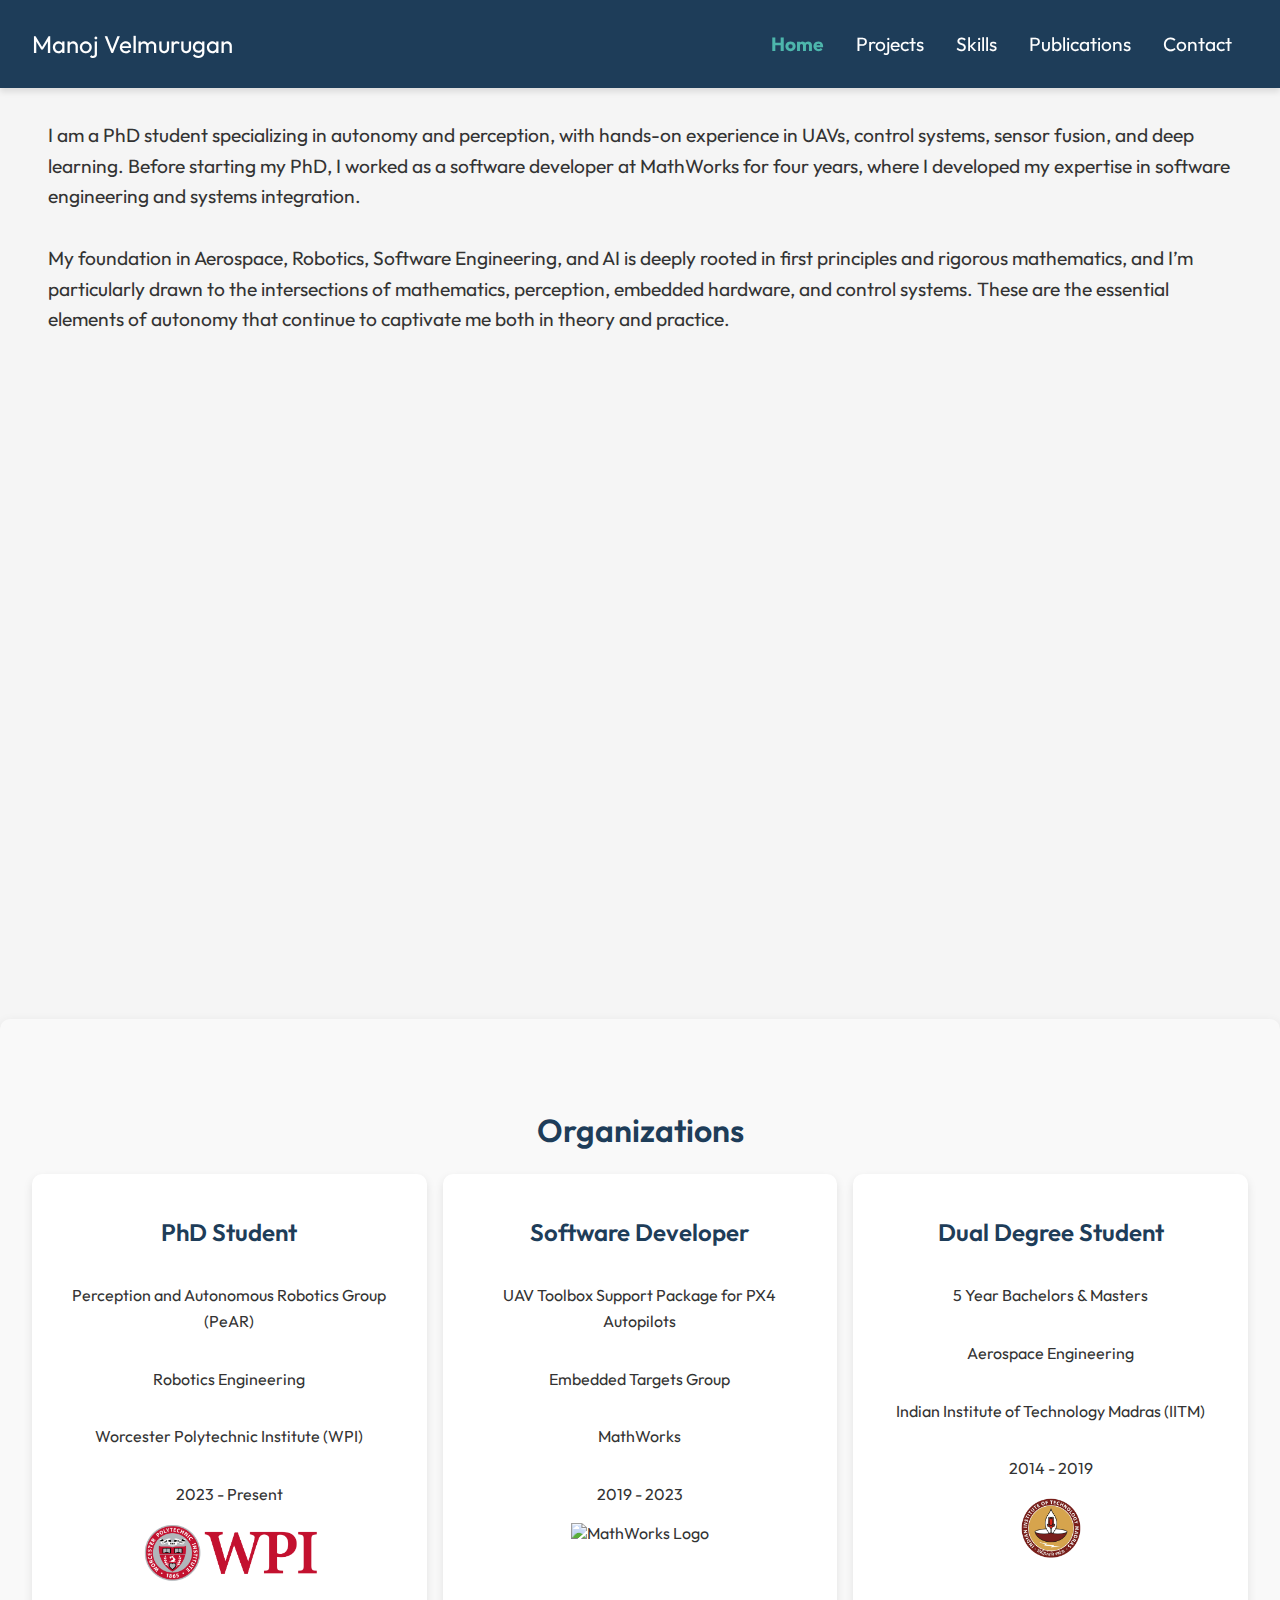
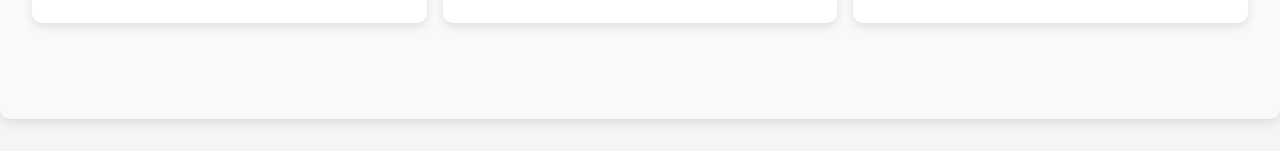
==== index.html @ 64516d38 "updated description" ====
<!DOCTYPE HTML>
<html lang="en">
<head>
    <meta charset="UTF-8">
    <!-- <title>Manoj Velmurugan</title> -->
    <meta name="viewport" content="width=device-width, initial-scale=1">
    <link rel="stylesheet" href="style.css">

    <script defer src="gallery.js"></script>
    <script defer src="script.js"></script>

    <!-- LightGallery Core CSS and JavaScript -->
    <link rel="stylesheet" href="https://cdn.jsdelivr.net/npm/lightgallery@2.7.1/css/lightgallery-bundle.min.css">

    <!-- LightGallery Core JavaScript -->
    <script src="https://cdn.jsdelivr.net/npm/lightgallery@2.7.1/lightgallery.min.js"></script>
    <script src="https://cdn.jsdelivr.net/npm/lightgallery@2.7.1/plugins/video/lg-video.min.js"></script>
    <script src="https://cdn.jsdelivr.net/npm/lightgallery@2.7.1/plugins/autoplay/lg-autoplay.min.js"></script>
    <script src="home_slides.js"></script>

</head>

<body>
    <!-- Home Section -->
    <section id="home" class="home_section">
        <div class="intro_container">
            <div class="intro_text">
                I am a PhD student specializing in autonomy and perception, with hands-on experience in UAVs, control systems, sensor fusion, and deep learning. Before starting my PhD, I worked as a software developer at MathWorks for four years, where I developed my expertise in software engineering and systems integration. 
                <br><br>My foundation in Aerospace, Robotics, Software Engineering, and AI is deeply rooted in first principles and rigorous mathematics, and I’m particularly drawn to the intersections of mathematics, perception, embedded hardware, and control systems. These are the essential elements of autonomy that continue to captivate me both in theory and practice.
            </div>
            <!-- <div class="portrait">
                <img src="./assets/vicon.jpg" alt="Manoj mounting Vicon cameras" class="portrait_image">
            </div> -->
            
        </div>
    </section>

    <br>
    <div id="inline-gallery-container" class="inline-gallery-container"></div>


    <!-- Experience Section -->
    <section class="section" id="experience">
        <h2 class="section_title">Organizations</h2>
        <div class="experience_container">
            <div class="experience_card">
                <h2>PhD Student</h2>
                <p>Perception and Autonomous Robotics Group (PeAR)</p>
                <p>Robotics Engineering</p>
                <p>Worcester Polytechnic Institute (WPI)</p>
                <p>2023 - Present</p>
                <img src="./assets/wpi.png" alt="WPI Logo" class="experience_icon">
            </div>
            <div class="experience_card">
                <h2>Software Developer</h2>
                <p>UAV Toolbox Support Package for PX4 Autopilots</p>
                <p>Embedded Targets Group</p>
                <p>MathWorks</p>
                <p>2019 - 2023</p>
                <img src="https://dl.dropbox.com/scl/fi/o1dd01id4nhed6w1ao587/mathworks-logo-full-color-rgb.png?rlkey=qo50jvfyjff5a6vaqpe3up3qq&st=f2k9e015&dl=0" alt="MathWorks Logo" class="experience_icon">
            </div>
            <div class="experience_card"> 
                <h2>Dual Degree Student</h2>
                <p>5 Year Bachelors & Masters</p>
                <p>Aerospace Engineering</p>
                <p>Indian Institute of Technology Madras (IITM)</p>
                <p>2014 - 2019</p>
                <img src="./assets/iitm.png" alt="IIT Madras Logo" class="experience_icon">
            </div>
        </div>
    </section>


    

</body>
</html>
---- style.css ----
/* Importing Google Fonts (Outfit) and Material Icons */
@import url('https://fonts.googleapis.com/css2?family=Outfit:wght@300;400;600&display=swap');
@import url('https://fonts.googleapis.com/icon?family=Material+Icons');

/* Body and Typography */
body {
    font-family: 'Outfit', sans-serif;
    margin: 0;
    padding: 0;
    background-color: #f5f5f5;
    color: #333;
}

h1, h2, h3 {
    font-weight: 600;
    color: #1e3d59;
}

p {
    font-size: 1rem;
    line-height: 1.6;
}

/* NavBar Styles */
.navbar {
    display: flex;
    justify-content: space-between;
    align-items: center;
    background-color: #1e3d59;
    padding: 1rem 2rem;
    position: sticky;
    top: 0;
    z-index: 10;
    box-shadow: 0 4px 6px rgba(0, 0, 0, 0.1);
}

.logo {
    color: white;
    font-size: 1.5rem;
}

.nav_links {
    list-style: none;
    display: flex;
}

.nav_links li {
    padding: 0 1rem;
}

.nav_links li a {
    color: white;
    text-decoration: none;
    font-size: 1.2rem;
    transition: color 0.3s ease;
}

/* Active link style */
.nav_links li a.active {
    color: #4db6ac; /* Same green color as hover */
    font-weight: bold; /* Optional: make it bold */
}

.nav_links li a:hover {
    color: #4db6ac;
}

/* Burger Menu */
.burger {
    display: none;
    cursor: pointer;
    flex-direction: column;
    justify-content: space-between;
    width: 25px;
    height: 20px;
}

.burger div {
    background-color: white;
    height: 3px;
    width: 100%;
    border-radius: 5px;
}

@media screen and (max-width: 768px) {
    .nav_links {
        display: none;
        position: absolute;
        right: 0;
        height: 100vh;
        top: 0;
        flex-direction: column;
        background-color: #1e3d59;
        width: 50%;
        align-items: center;
    }

    .nav_links li {
        margin: 2rem 0;
    }

    .burger {
        display: flex;
    }
}



/* Show menu when clicked */
.nav_active {
    display: flex;
}

/* Section Styling */
.section {
    padding: 4rem 2rem;
    background-color: #f9f9f9;  /* Light gray */
    margin-bottom: 2rem;
    border-radius: 10px;
    box-shadow: 0 4px 12px rgba(0, 0, 0, 0.1);  /* More depth to the sections */
    transition: background-color 0.3s ease, box-shadow 0.3s ease;
}

/* Hover Effect for Sections */
.section:hover {
    background-color: #ffffff;  /* Light blue background on hover */
    box-shadow: 0 8px 24px rgba(0, 0, 0, 0.15);  /* Slightly stronger shadow on hover */
}

/* Section Titles */
.section_title {
    font-size: 2rem;
    margin-bottom: 1.5rem;
    color: #1e3d59;
    text-align: center;
}

/* Cards */
.project_card, .media_card {
    background-color: #fff;
    border-radius: 10px;
    box-shadow: 0 2px 10px rgba(0, 0, 0, 0.1);
    padding: 1.5rem;
    margin: 1rem 0;
    transition: box-shadow 0.3s ease;
}

.project_card:hover, .experience_card:hover, .media_card:hover {
    box-shadow: 0 8px 30px rgba(0, 0, 0, 0.15);
}

.experience_container {
    display: grid;
    grid-template-columns: repeat(3, 1fr); /* Creates 3 equal-width columns */
    gap: 1rem;
    margin-bottom: 2rem;
}

.experience_card {
    text-align: center;
    padding: 1.5rem;
    background-color: white;
    border-radius: 10px;
    box-shadow: 0 4px 10px rgba(0, 0, 0, 0.1);
    display: flex;
    flex-direction: column;
    align-items: center;
}

.experience_icon {
    height: 60px;
    margin-bottom: 1rem;
    object-fit: contain;
}

@media (max-width: 768px) {
    .experience_container {
        grid-template-columns: 1fr; /* Single column on smaller screens */
    }
}

/* Footer */
footer {
    background-color: #1e3d59;
    color: white;
    padding: 1rem 0; /* Reduced padding */
    text-align: center;
    font-size: 0.9rem;
}

/* Buttons */
button, .button {
    padding: 0.8rem 1.5rem;
    background-color: #4db6ac;
    color: white;
    border: none;
    border-radius: 5px;
    cursor: pointer;
    transition: background-color 0.3s ease;
}

button:hover, .button:hover {
    background-color: #00796b;  /* Darker teal */
    box-shadow: 0 4px 12px rgba(0, 0, 0, 0.2);  /* Adding shadow on hover */
}

/* Social Links with Icons */
.social_links a {
    padding: 10px;
    margin-right: 10px;
    color: #4db6ac;
    font-size: 1.2rem;
    text-decoration: none;
    transition: color 0.3s ease;
}

.social_links a:hover {
    color: #00897b;
}

.social_links a .material-icons {
    vertical-align: middle;
    margin-right: 5px;
}

/* Social Links with Icons */
.social_links {
    display: flex;
    flex-direction: column;
    align-items: flex-start;
}

.social_links a {
    display: flex;
    align-items: center;
    font-size: 1.2rem;
    margin-bottom: 10px;
    opacity: 0; /* Start hidden */
    animation: fadeIn 0.5s ease forwards; /* Fade-in animation */
}

.social_links a .material-icons {
    margin-right: 10px;
    color: #4db6ac; /* Icon color */
    font-size: 1.5rem;
}


/* Sequential appearance */
.social_links a:nth-child(1) {
    animation-delay: 0.3s;
}

.social_links a:nth-child(2) {
    animation-delay: 0.6s;
}

.social_links a:nth-child(3) {
    animation-delay: 0.9s;
}

.social_links a:nth-child(4) {
    animation-delay: 1.2s;
}

.social_links a:nth-child(5) {
    animation-delay: 1.5s;
}

/* Keyframes for fade-in animation */
@keyframes fadeIn {
    from {
        opacity: 0;
        transform: translateY(20px); /* Slide in slightly */
    }
    to {
        opacity: 1;
        transform: translateY(0); /* Reset position */
    }
}


/* Portrait and Text Alignment */
.intro_container {
    display: flex;
    align-items: center; /* Vertically align text and image */
    justify-content: space-between;
    flex-wrap: nowrap; /* Prevents wrapping */
    margin-top: 2rem;
}

/* Text Styling */
.intro_text {
    flex: 1;
    padding-right: 2.5rem;
    margin-left: 3rem;
    max-width: 100%; /* Limit text width to balance with the image */
    display: flex;
    flex-direction: column;
    justify-content: center; /* Vertically center the text */
    font-size: 1.2rem; /* Adjust the size as needed */
    line-height: 1.6; /* Good for readability */
}

/* Image Styling */
.portrait {
    flex: 0 0 auto;
    text-align: right;
    margin-right: 3rem;
}

.portrait_image {
    width: 100%;
    max-width: 400px;
    height: 250px; /* Fixed height to match text */
    border-radius: 20px;
    object-fit: cover; /* Ensures the image fits properly within the height */
}

@media (max-width: 768px) {
    .intro_container {
        flex-direction: column;
        text-align: center;
    }

    .intro_text {
        padding-right: 0;
        margin-left: 0;
        max-width: 100%; /* Full width for text on smaller screens */
    }

    .portrait {
        margin-right: 0;
        margin-top: 1rem;
    }
}

/* Media Gallery Grid */
.media_gallery {
    display: flex;
    flex-wrap: wrap;
    gap: 20px;
    justify-content: center;
}

.media_card {
    width: 900px;
    border-radius: 10px;
    overflow: hidden;
    box-shadow: 0 6px 12px rgba(0, 0, 0, 0.15); /* Slightly stronger shadow for more depth */
    text-align: center;
    margin-bottom: 20px;
    background-color: #f0f9ff;  /* Light blue for a fresh look */
    transition: transform 0.3s ease, box-shadow 0.3s ease; /* Add hover effect */
}

.media_card img,
.media_card video {
    width: 100%;
    height: auto;
    border-bottom: 3px solid #4db6ac;  /* More pronounced border */
}

.media_card p {
    padding: 10px;
    font-size: 1.8rem;
    color: #333;
    background-color: #e0f7fa;  /* Light turquoise background for text */
    border-top: 3px solid #4db6ac;  /* Matching border for consistency */
}

/* Hover Effect for Media Cards */
.media_card:hover {
    transform: translateY(-10px);  /* Subtle lift on hover */
    box-shadow: 0 8px 20px rgba(0, 0, 0, 0.2);  /* More shadow on hover */
}


/* Skills */
#skillsGraph {
    width: 100%;
    height: 1300px;
    background-color: white;
    border-radius: 10px;
    box-shadow: 0 4px 8px rgba(0, 0, 0, 0.2);
    /* border: 3px solid #000; */
    justify-content: center;  /* Horizontally center the SVG */
    align-items: center;      /* Vertically center the SVG (optional) */
}

/* Tech odyssey disappear */

.toggle {
    cursor: pointer;
}

.content {
    transition: max-height 0.3s ease-out;
}

/* Right-align organization name next to project title */
.org_year {
    float: right;
    text-align: right;
}

.org_name,
.year_tag {
    color: #655e5e;  /* Subtle, neutral color */
    font-weight: normal;
    margin-left: 5px; /* Space between org and year */
}

.year_tag {
    font-weight: normal;  /* Keep the year bold for contrast */
}

.video_placeholder {
    display: flex;
    justify-content: center;
    margin-top: 5px; /* Optional: add some spacing above */
}
.video_placeholder img, .video_placeholder video, .media_card img, .media_card video {
    width: 900px;
    object-fit: contain; /* Ensure content is scaled correctly within the container */
}

/* Ensure video fills the entire screen in full-screen mode */
.plyr--full-ui .plyr__video-wrapper{
    width: 100vw;
    height: auto ;
    object-fit: cover;
}

/* Make the video responsive when not in full-screen */
.custom-plyr {
    width: 900px;
    height: auto;
    object-fit: contain;
}

.class_title {
    text-align: center;
}

.project_class {
    border: 1px solid #ccc; /* Light grey border */
    padding: 20px;
    margin: 20px 0;
    background-color: #f9f9f9; /* Very light grey background */
    box-shadow: 0 2px 5px rgba(0, 0, 0, 0.1); /* Subtle shadow */
    border-radius: 8px; /* Rounded corners for a smoother look */
}


.class_title {
    font-size: 1.8rem; /* Larger title for emphasis */
    color: #333; /* Dark grey color for text */
    padding-bottom: 10px; /* Space below the title */
    border-bottom: 1px solid #ddd; /* Subtle line under the title */
    margin-bottom: 15px; /* Space after the title line */
}

.content::after {
    content: '';
    display: block;
    border-top: 2px solid #ddd; /* Light gray divider line */
    margin: 45px auto; /* Spacing before and after the divider */
    width: 100%; /* Optional: make it not extend the full width */
}

.slideshow {
    position: relative;
    max-width: 900px; /* This restricts the maximum width */
    height: 800px; /* Fixed height matching typical 16:9 aspect ratio videos */
    margin: auto;
    overflow: hidden;
}

.media_card {
    display: flex;
    align-items: below; /* Align items vertically in the center */
    justify-content: center; /* Center content horizontally */
    height: 100%; /* Ensure card uses full height of the slideshow */
    width: 100%; /* Ensure card uses full width of the slideshow */
}

.media_card img, .media_card video {
    display: flex;
    max-height: 100%; /* Max height is the full height of the container */
    max-width: 100%; /* Max width is the full width of the container */
    object-fit: contain; /* Prevent distortion, maintain aspect ratio */
    align-items: below;
}

.slide-arrow {
    cursor: pointer;
    position: absolute;
    top: 50%;
    transform: translateY(-50%); /* Ensure arrows are centered vertically */
    width: auto;
    padding: 16px;
    color: white;
    font-weight: bold;
    font-size: 18px;
    transition: 0.6s ease;
    background-color: rgba(0,0,0,0.5);
    border-radius: 0 3px 3px 0;
    user-select: none;
}

.left-arrow {
    left: 0;
    border-radius: 3px 0 0 3px;
}

.right-arrow {
    right: 0;
    border-radius: 0 3px 3px 0;
}

/* Container styling */
.inline-gallery-container {
    width: 100%;
    max-width: 1200px;
    height: 600px; 
    margin: 0 auto;
    padding-bottom: 5%; /* 16:9 Aspect Ratio */
    position: relative;
}

/* Make the gallery full size */
.inline-gallery-container > .lg-container {
    position: absolute;
    top: 0;
    left: 0;
    width: 100%;
    height: 100%;
}


/* Coursework Section Styling */
.coursework_category {
    margin-bottom: 20px;
}

.coursework_category h3 {
    font-size: 1.2rem;
    color: #444;
    margin-bottom: 10px;
}

/* Coursework List Styling */
.coursework_list {
    list-style-type: disc;
    padding-left: 20px;
    font-size: 1.1rem;
    line-height: 1.6;
}

.coursework_list li {
    margin-bottom: 0.5rem;
    color: #333; /* Adjust color for readability */
}
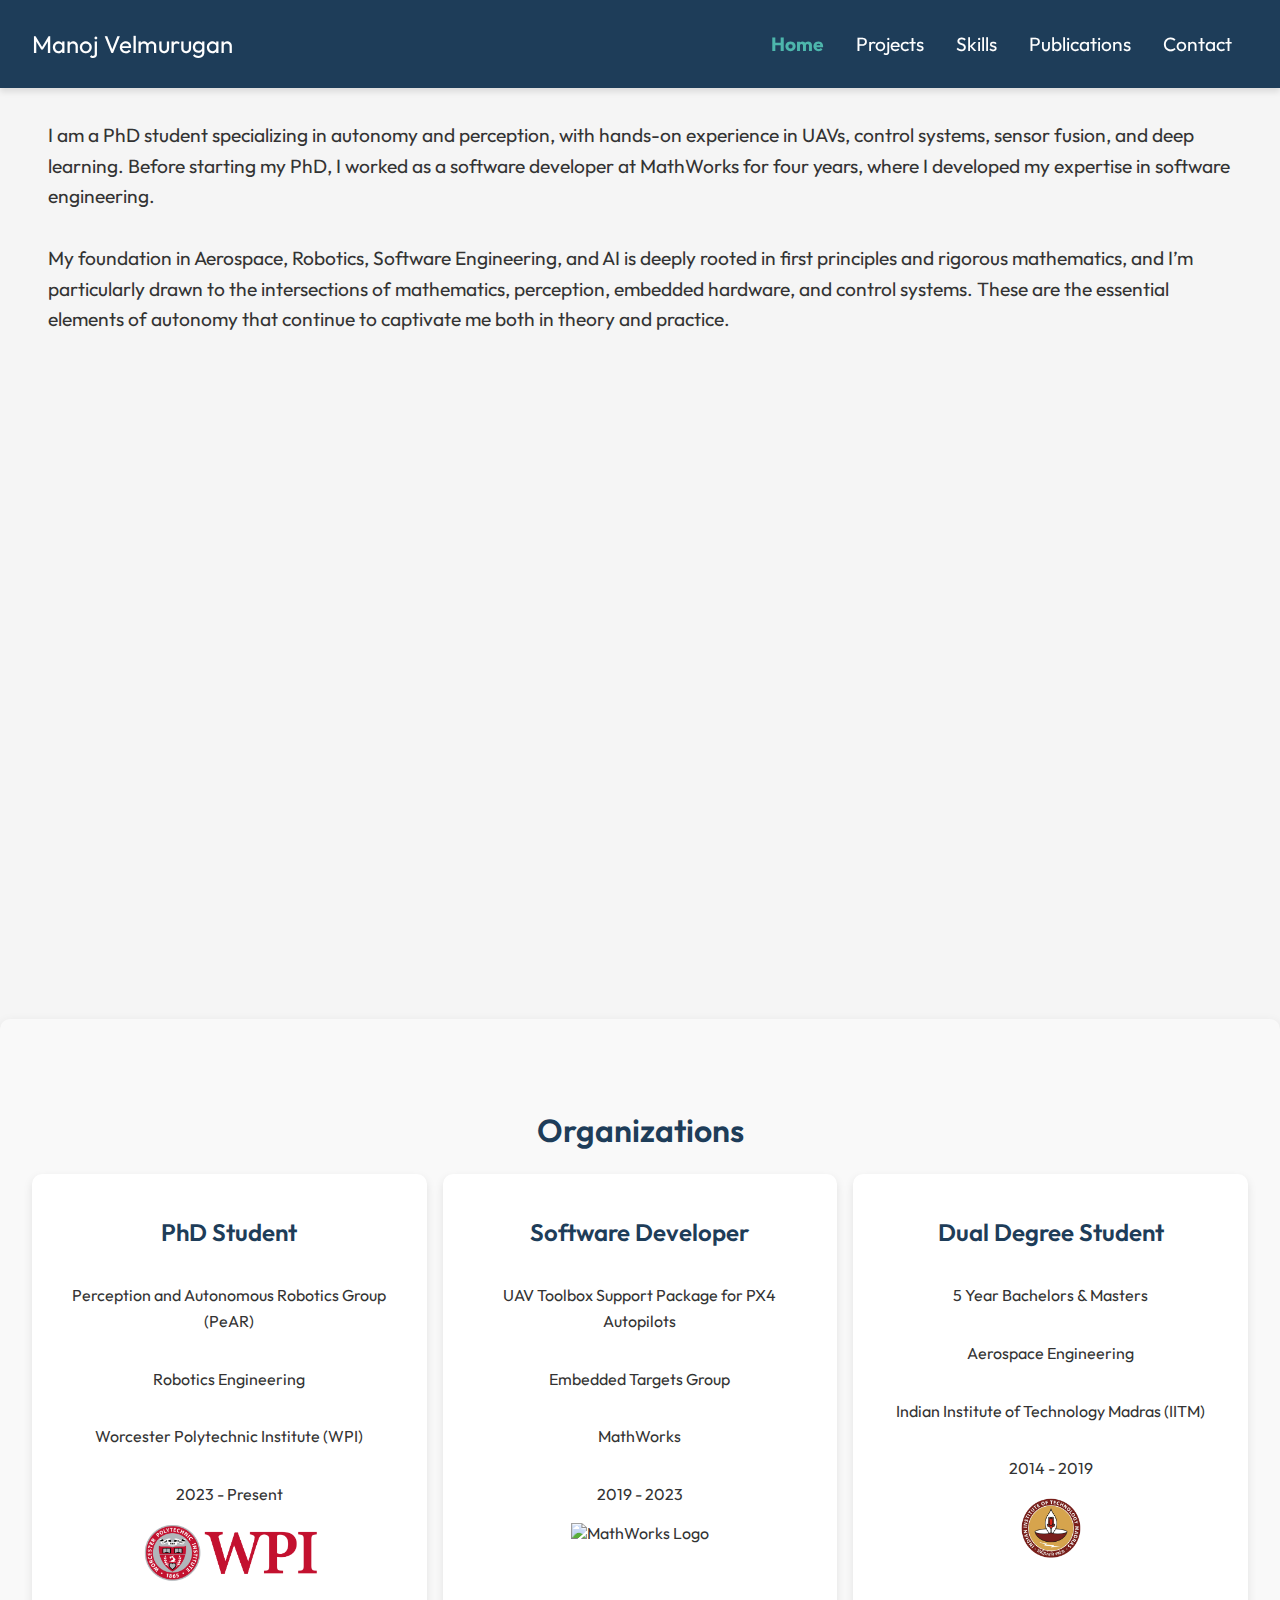
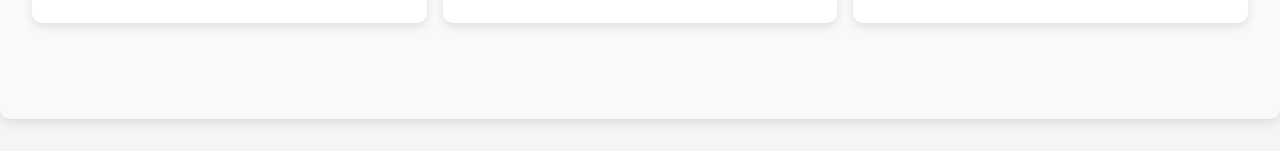
==== commit 7e617b53: "correction" ====
--- a/index.html
+++ b/index.html
@@ -26,7 +26,7 @@
     <section id="home" class="home_section">
         <div class="intro_container">
             <div class="intro_text">
-                I am a PhD student specializing in autonomy and perception, with hands-on experience in UAVs, control systems, sensor fusion, and deep learning. Before starting my PhD, I worked as a software developer at MathWorks for four years, where I developed my expertise in software engineering and systems integration. 
+                I am a PhD student specializing in autonomy and perception, with hands-on experience in UAVs, control systems, sensor fusion, and deep learning. Before starting my PhD, I worked as a software developer at MathWorks for four years, where I developed my expertise in software engineering. 
                 <br><br>My foundation in Aerospace, Robotics, Software Engineering, and AI is deeply rooted in first principles and rigorous mathematics, and I’m particularly drawn to the intersections of mathematics, perception, embedded hardware, and control systems. These are the essential elements of autonomy that continue to captivate me both in theory and practice.
             </div>
             <!-- <div class="portrait">
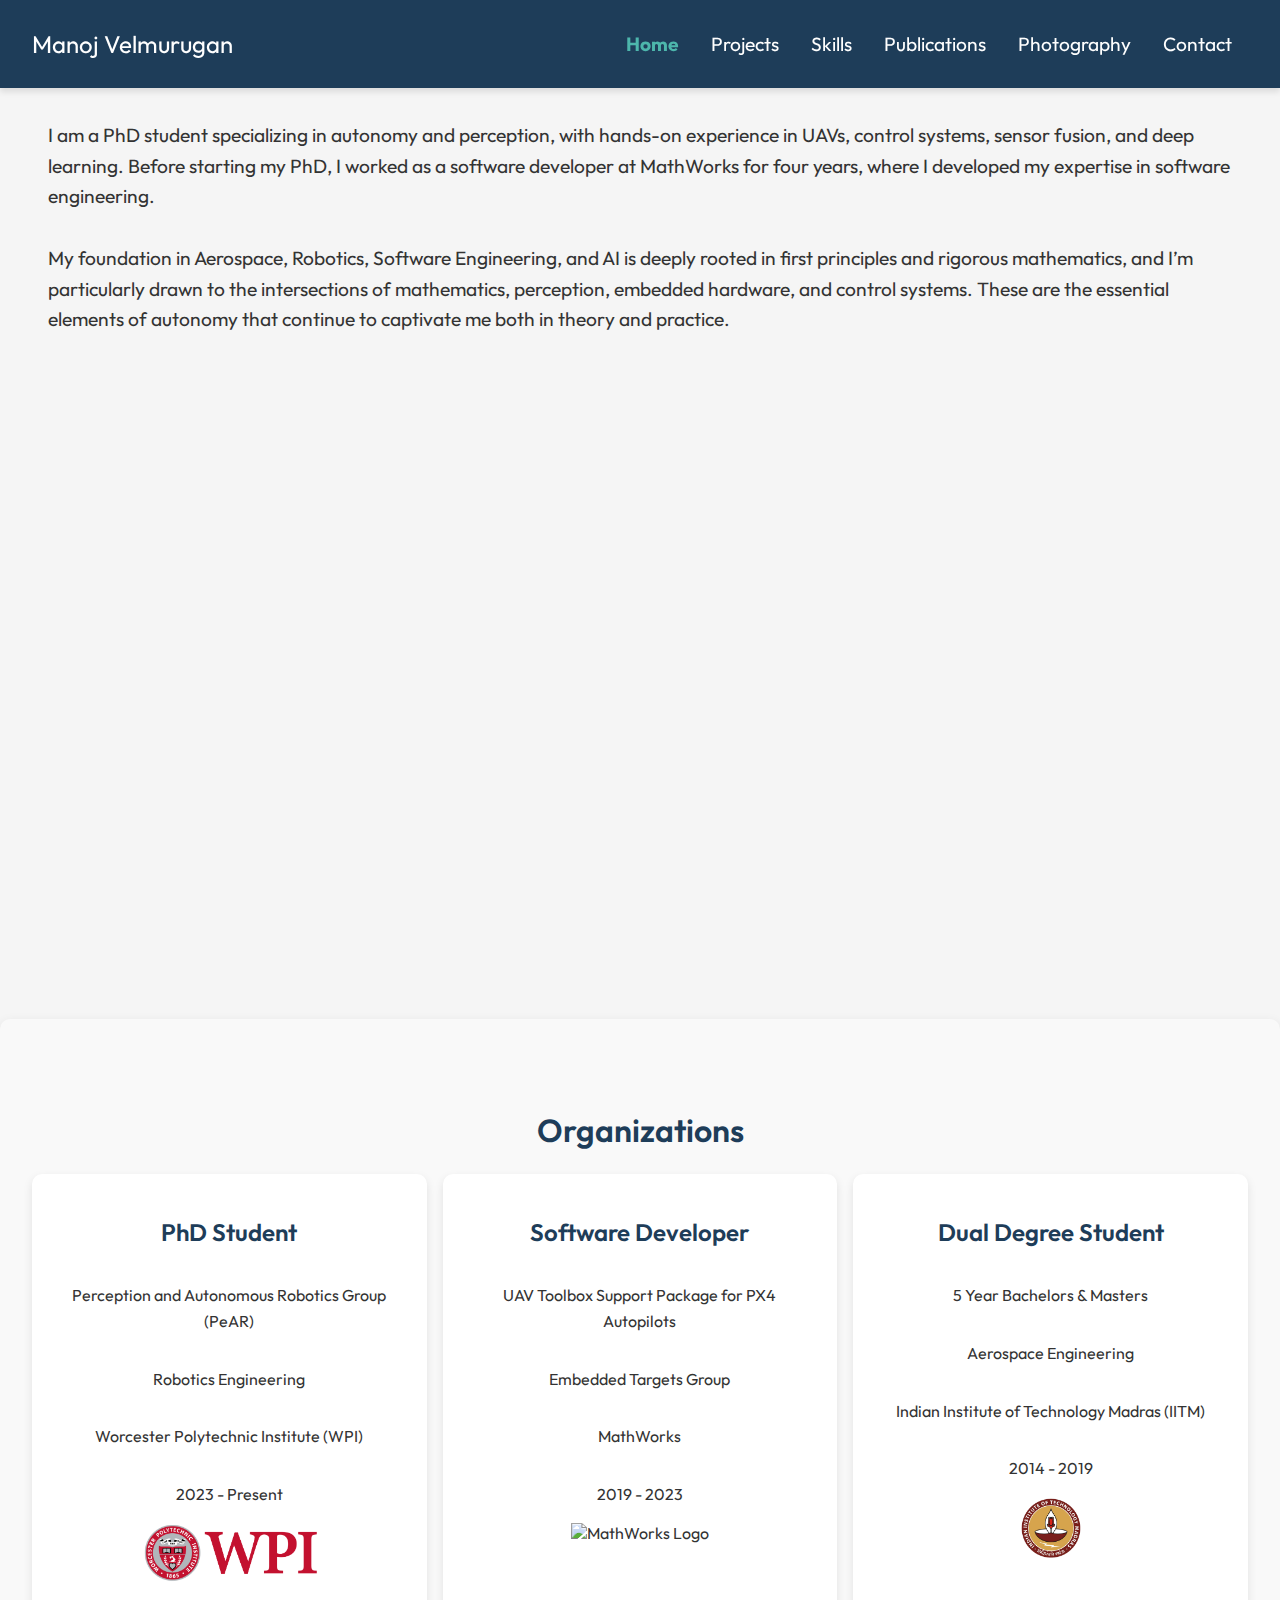
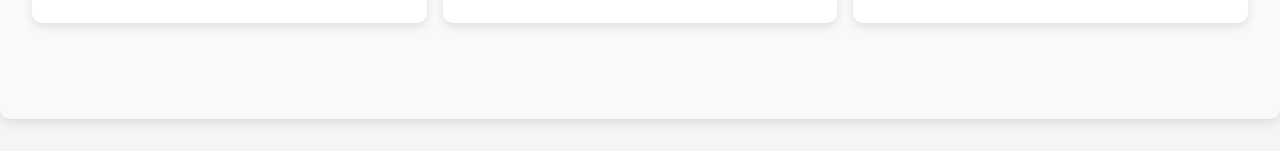
==== commit b151f38c: "google analytics" ====
--- a/index.html
+++ b/index.html
@@ -1,78 +1,88 @@
-
-<!DOCTYPE HTML>
-<html lang="en">
-<head>
-    <meta charset="UTF-8">
-    <!-- <title>Manoj Velmurugan</title> -->
-    <meta name="viewport" content="width=device-width, initial-scale=1">
-    <link rel="stylesheet" href="style.css">
-
-    <script defer src="gallery.js"></script>
-    <script defer src="script.js"></script>
-
-    <!-- LightGallery Core CSS and JavaScript -->
-    <link rel="stylesheet" href="https://cdn.jsdelivr.net/npm/lightgallery@2.7.1/css/lightgallery-bundle.min.css">
-
-    <!-- LightGallery Core JavaScript -->
-    <script src="https://cdn.jsdelivr.net/npm/lightgallery@2.7.1/lightgallery.min.js"></script>
-    <script src="https://cdn.jsdelivr.net/npm/lightgallery@2.7.1/plugins/video/lg-video.min.js"></script>
-    <script src="https://cdn.jsdelivr.net/npm/lightgallery@2.7.1/plugins/autoplay/lg-autoplay.min.js"></script>
-    <script src="home_slides.js"></script>
-
-</head>
-
-<body>
-    <!-- Home Section -->
-    <section id="home" class="home_section">
-        <div class="intro_container">
-            <div class="intro_text">
-                I am a PhD student specializing in autonomy and perception, with hands-on experience in UAVs, control systems, sensor fusion, and deep learning. Before starting my PhD, I worked as a software developer at MathWorks for four years, where I developed my expertise in software engineering. 
-                <br><br>My foundation in Aerospace, Robotics, Software Engineering, and AI is deeply rooted in first principles and rigorous mathematics, and I’m particularly drawn to the intersections of mathematics, perception, embedded hardware, and control systems. These are the essential elements of autonomy that continue to captivate me both in theory and practice.
-            </div>
-            <!-- <div class="portrait">
-                <img src="./assets/vicon.jpg" alt="Manoj mounting Vicon cameras" class="portrait_image">
-            </div> -->
-            
-        </div>
-    </section>
-
-    <br>
-    <div id="inline-gallery-container" class="inline-gallery-container"></div>
-
-
-    <!-- Experience Section -->
-    <section class="section" id="experience">
-        <h2 class="section_title">Organizations</h2>
-        <div class="experience_container">
-            <div class="experience_card">
-                <h2>PhD Student</h2>
-                <p>Perception and Autonomous Robotics Group (PeAR)</p>
-                <p>Robotics Engineering</p>
-                <p>Worcester Polytechnic Institute (WPI)</p>
-                <p>2023 - Present</p>
-                <img src="./assets/wpi.png" alt="WPI Logo" class="experience_icon">
-            </div>
-            <div class="experience_card">
-                <h2>Software Developer</h2>
-                <p>UAV Toolbox Support Package for PX4 Autopilots</p>
-                <p>Embedded Targets Group</p>
-                <p>MathWorks</p>
-                <p>2019 - 2023</p>
-                <img src="https://dl.dropbox.com/scl/fi/o1dd01id4nhed6w1ao587/mathworks-logo-full-color-rgb.png?rlkey=qo50jvfyjff5a6vaqpe3up3qq&st=f2k9e015&dl=0" alt="MathWorks Logo" class="experience_icon">
-            </div>
-            <div class="experience_card"> 
-                <h2>Dual Degree Student</h2>
-                <p>5 Year Bachelors & Masters</p>
-                <p>Aerospace Engineering</p>
-                <p>Indian Institute of Technology Madras (IITM)</p>
-                <p>2014 - 2019</p>
-                <img src="./assets/iitm.png" alt="IIT Madras Logo" class="experience_icon">
-            </div>
-        </div>
-    </section>
-
-
-    
-
-</body>
-</html>
+
+<!DOCTYPE HTML>
+<html lang="en">
+<head>
+    <meta charset="UTF-8">
+    <!-- <title>Manoj Velmurugan</title> -->
+    <meta name="viewport" content="width=device-width, initial-scale=1">
+    <link rel="stylesheet" href="style.css">
+
+    <script defer src="gallery.js"></script>
+    <script defer src="script.js"></script>
+
+    <!-- LightGallery Core CSS and JavaScript -->
+    <link rel="stylesheet" href="https://cdn.jsdelivr.net/npm/lightgallery@2.7.1/css/lightgallery-bundle.min.css">
+
+    <!-- LightGallery Core JavaScript -->
+    <script src="https://cdn.jsdelivr.net/npm/lightgallery@2.7.1/lightgallery.min.js"></script>
+    <script src="https://cdn.jsdelivr.net/npm/lightgallery@2.7.1/plugins/video/lg-video.min.js"></script>
+    <script src="https://cdn.jsdelivr.net/npm/lightgallery@2.7.1/plugins/autoplay/lg-autoplay.min.js"></script>
+    <script src="home_slides.js"></script>
+
+    <!-- Google tag (gtag.js) -->
+    <script async src="https://www.googletagmanager.com/gtag/js?id=G-XQRCHNLC0D"></script>
+    <script>
+    window.dataLayer = window.dataLayer || [];
+    function gtag(){dataLayer.push(arguments);}
+    gtag('js', new Date());
+
+    gtag('config', 'G-XQRCHNLC0D');
+    </script>
+
+</head>
+
+<body>
+    <!-- Home Section -->
+    <section id="home" class="home_section">
+        <div class="intro_container">
+            <div class="intro_text">
+                I am a PhD student specializing in autonomy and perception, with hands-on experience in UAVs, control systems, sensor fusion, and deep learning. Before starting my PhD, I worked as a software developer at MathWorks for four years, where I developed my expertise in software engineering. 
+                <br><br>My foundation in Aerospace, Robotics, Software Engineering, and AI is deeply rooted in first principles and rigorous mathematics, and I’m particularly drawn to the intersections of mathematics, perception, embedded hardware, and control systems. These are the essential elements of autonomy that continue to captivate me both in theory and practice.
+            </div>
+            <!-- <div class="portrait">
+                <img src="./assets/vicon.jpg" alt="Manoj mounting Vicon cameras" class="portrait_image">
+            </div> -->
+            
+        </div>
+    </section>
+
+    <br>
+    <div id="inline-gallery-container" class="inline-gallery-container"></div>
+
+
+    <!-- Experience Section -->
+    <section class="section" id="experience">
+        <h2 class="section_title">Organizations</h2>
+        <div class="experience_container">
+            <div class="experience_card">
+                <h2>PhD Student</h2>
+                <p>Perception and Autonomous Robotics Group (PeAR)</p>
+                <p>Robotics Engineering</p>
+                <p>Worcester Polytechnic Institute (WPI)</p>
+                <p>2023 - Present</p>
+                <img src="./assets/wpi.png" alt="WPI Logo" class="experience_icon">
+            </div>
+            <div class="experience_card">
+                <h2>Software Developer</h2>
+                <p>UAV Toolbox Support Package for PX4 Autopilots</p>
+                <p>Embedded Targets Group</p>
+                <p>MathWorks</p>
+                <p>2019 - 2023</p>
+                <img src="https://dl.dropbox.com/scl/fi/o1dd01id4nhed6w1ao587/mathworks-logo-full-color-rgb.png?rlkey=qo50jvfyjff5a6vaqpe3up3qq&st=f2k9e015&dl=0" alt="MathWorks Logo" class="experience_icon">
+            </div>
+            <div class="experience_card"> 
+                <h2>Dual Degree Student</h2>
+                <p>5 Year Bachelors & Masters</p>
+                <p>Aerospace Engineering</p>
+                <p>Indian Institute of Technology Madras (IITM)</p>
+                <p>2014 - 2019</p>
+                <img src="./assets/iitm.png" alt="IIT Madras Logo" class="experience_icon">
+            </div>
+        </div>
+    </section>
+
+
+    
+
+</body>
+</html>
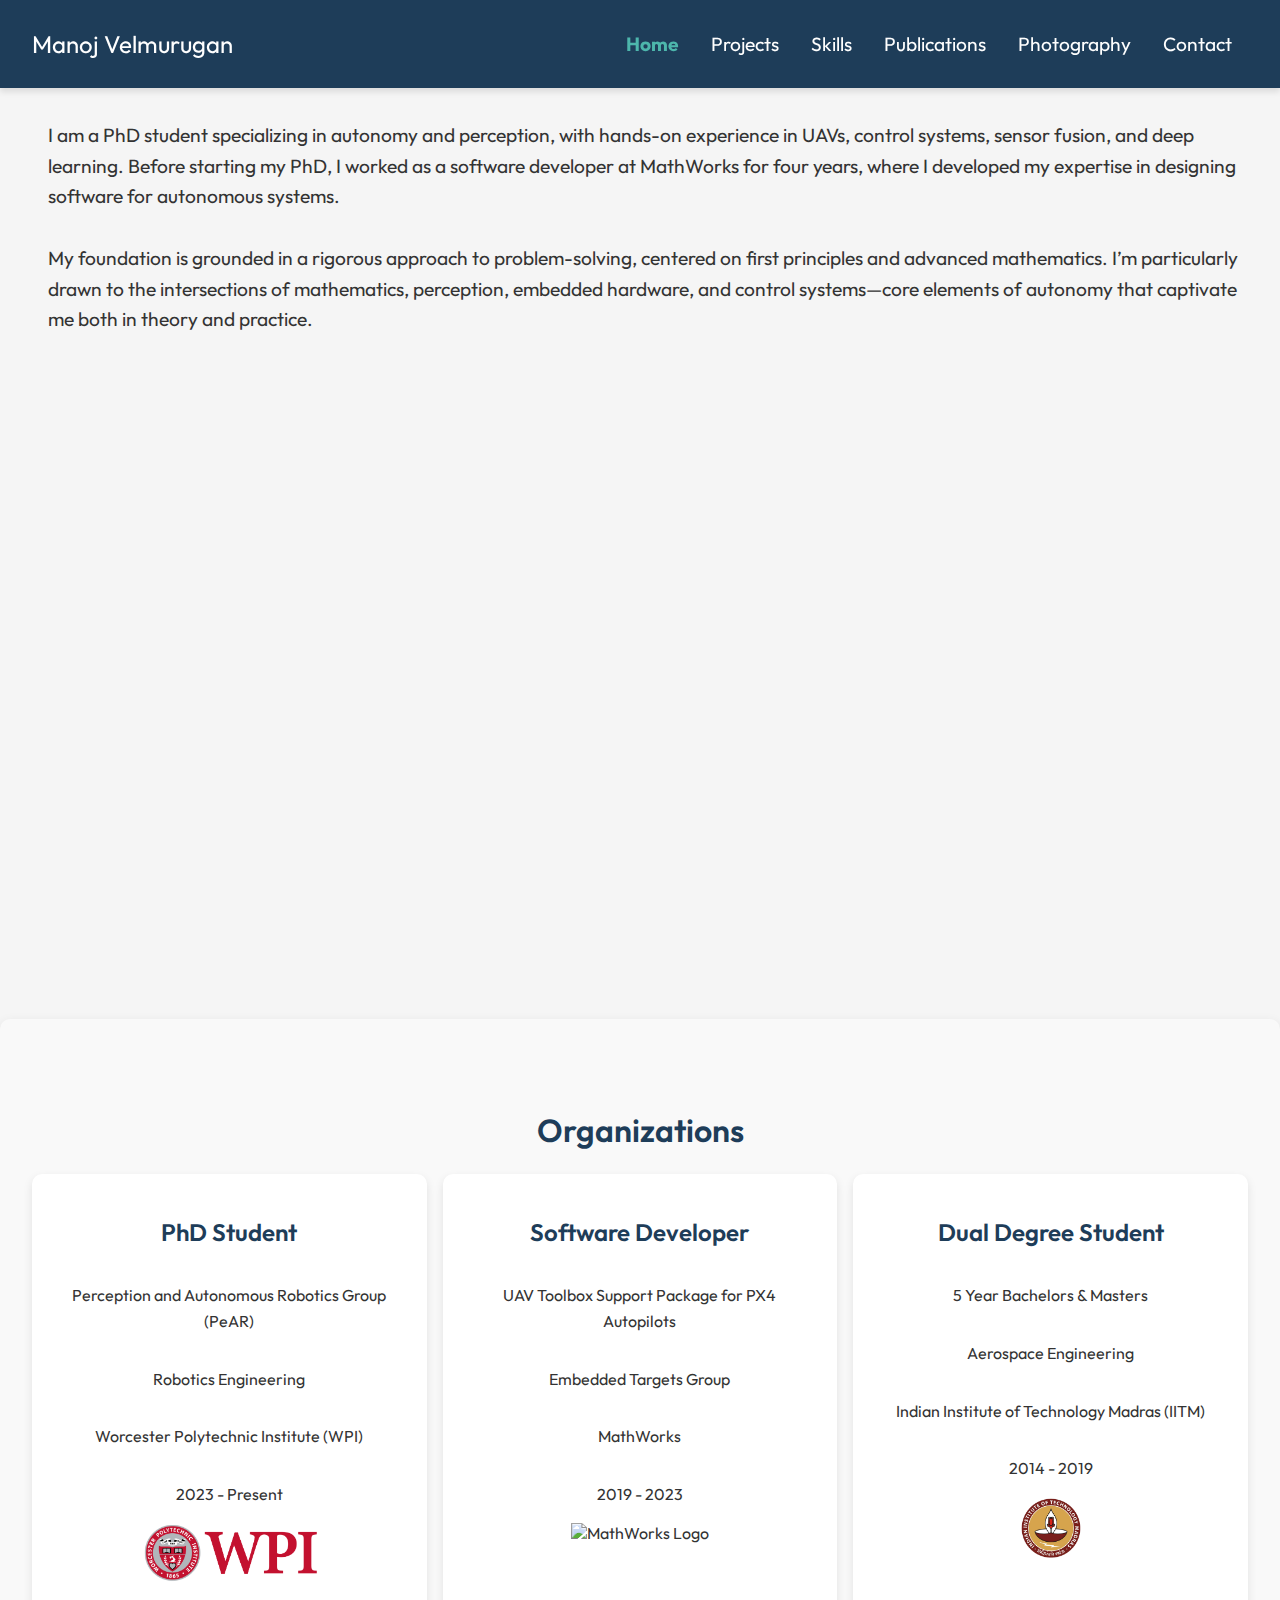
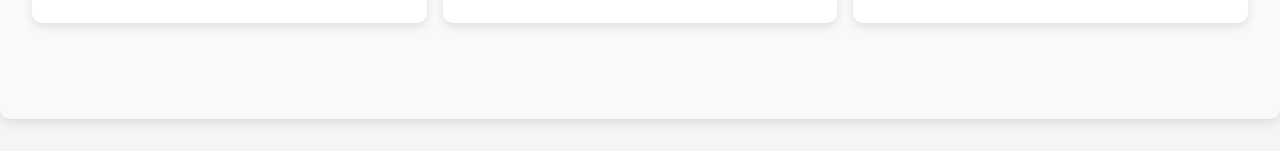
==== commit f947a43f: "description" ====
--- a/index.html
+++ b/index.html
@@ -36,8 +36,8 @@
     <section id="home" class="home_section">
         <div class="intro_container">
             <div class="intro_text">
-                I am a PhD student specializing in autonomy and perception, with hands-on experience in UAVs, control systems, sensor fusion, and deep learning. Before starting my PhD, I worked as a software developer at MathWorks for four years, where I developed my expertise in software engineering. 
-                <br><br>My foundation in Aerospace, Robotics, Software Engineering, and AI is deeply rooted in first principles and rigorous mathematics, and I’m particularly drawn to the intersections of mathematics, perception, embedded hardware, and control systems. These are the essential elements of autonomy that continue to captivate me both in theory and practice.
+                I am a PhD student specializing in autonomy and perception, with hands-on experience in UAVs, control systems, sensor fusion, and deep learning. Before starting my PhD, I worked as a software developer at MathWorks for four years, where I developed my expertise in designing software for autonomous systems.
+<br><br>My foundation is grounded in a rigorous approach to problem-solving, centered on first principles and advanced mathematics. I’m particularly drawn to the intersections of mathematics, perception, embedded hardware, and control systems—core elements of autonomy that captivate me both in theory and practice.
             </div>
             <!-- <div class="portrait">
                 <img src="./assets/vicon.jpg" alt="Manoj mounting Vicon cameras" class="portrait_image">
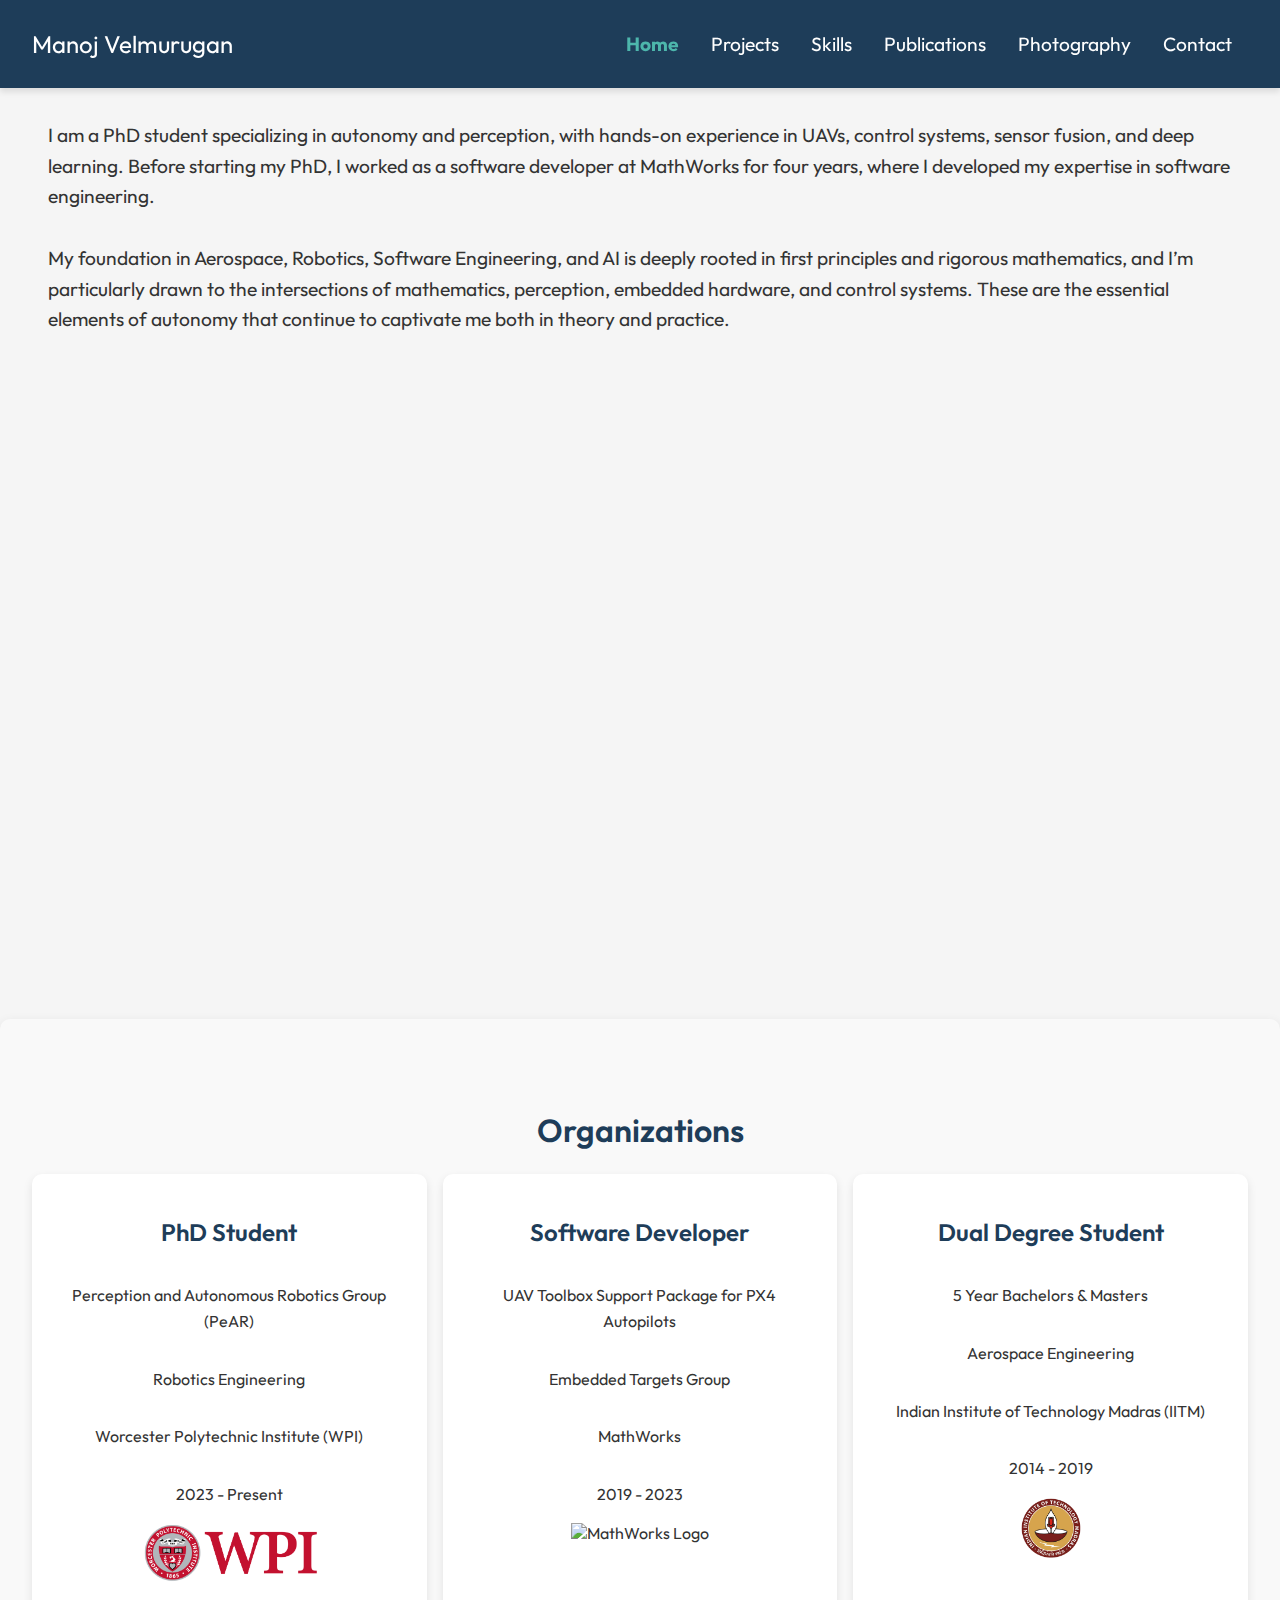
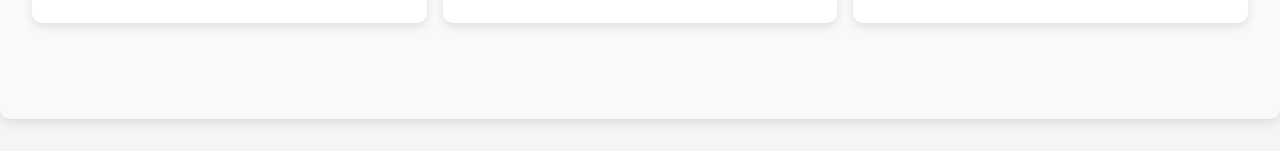
==== commit cd1c7678: "expose title tags" ====
--- a/index.html
+++ b/index.html
@@ -3,7 +3,7 @@
 <html lang="en">
 <head>
     <meta charset="UTF-8">
-    <!-- <title>Manoj Velmurugan</title> -->
+    <title>Manoj Velmurugan</title>
     <meta name="viewport" content="width=device-width, initial-scale=1">
     <link rel="stylesheet" href="style.css">
 
@@ -36,8 +36,8 @@
     <section id="home" class="home_section">
         <div class="intro_container">
             <div class="intro_text">
-                I am a PhD student specializing in autonomy and perception, with hands-on experience in UAVs, control systems, sensor fusion, and deep learning. Before starting my PhD, I worked as a software developer at MathWorks for four years, where I developed my expertise in designing software for autonomous systems.
-<br><br>My foundation is grounded in a rigorous approach to problem-solving, centered on first principles and advanced mathematics. I’m particularly drawn to the intersections of mathematics, perception, embedded hardware, and control systems—core elements of autonomy that captivate me both in theory and practice.
+                I am a PhD student specializing in autonomy and perception, with hands-on experience in UAVs, control systems, sensor fusion, and deep learning. Before starting my PhD, I worked as a software developer at MathWorks for four years, where I developed my expertise in software engineering. 
+                <br><br>My foundation in Aerospace, Robotics, Software Engineering, and AI is deeply rooted in first principles and rigorous mathematics, and I’m particularly drawn to the intersections of mathematics, perception, embedded hardware, and control systems. These are the essential elements of autonomy that continue to captivate me both in theory and practice.
             </div>
             <!-- <div class="portrait">
                 <img src="./assets/vicon.jpg" alt="Manoj mounting Vicon cameras" class="portrait_image">
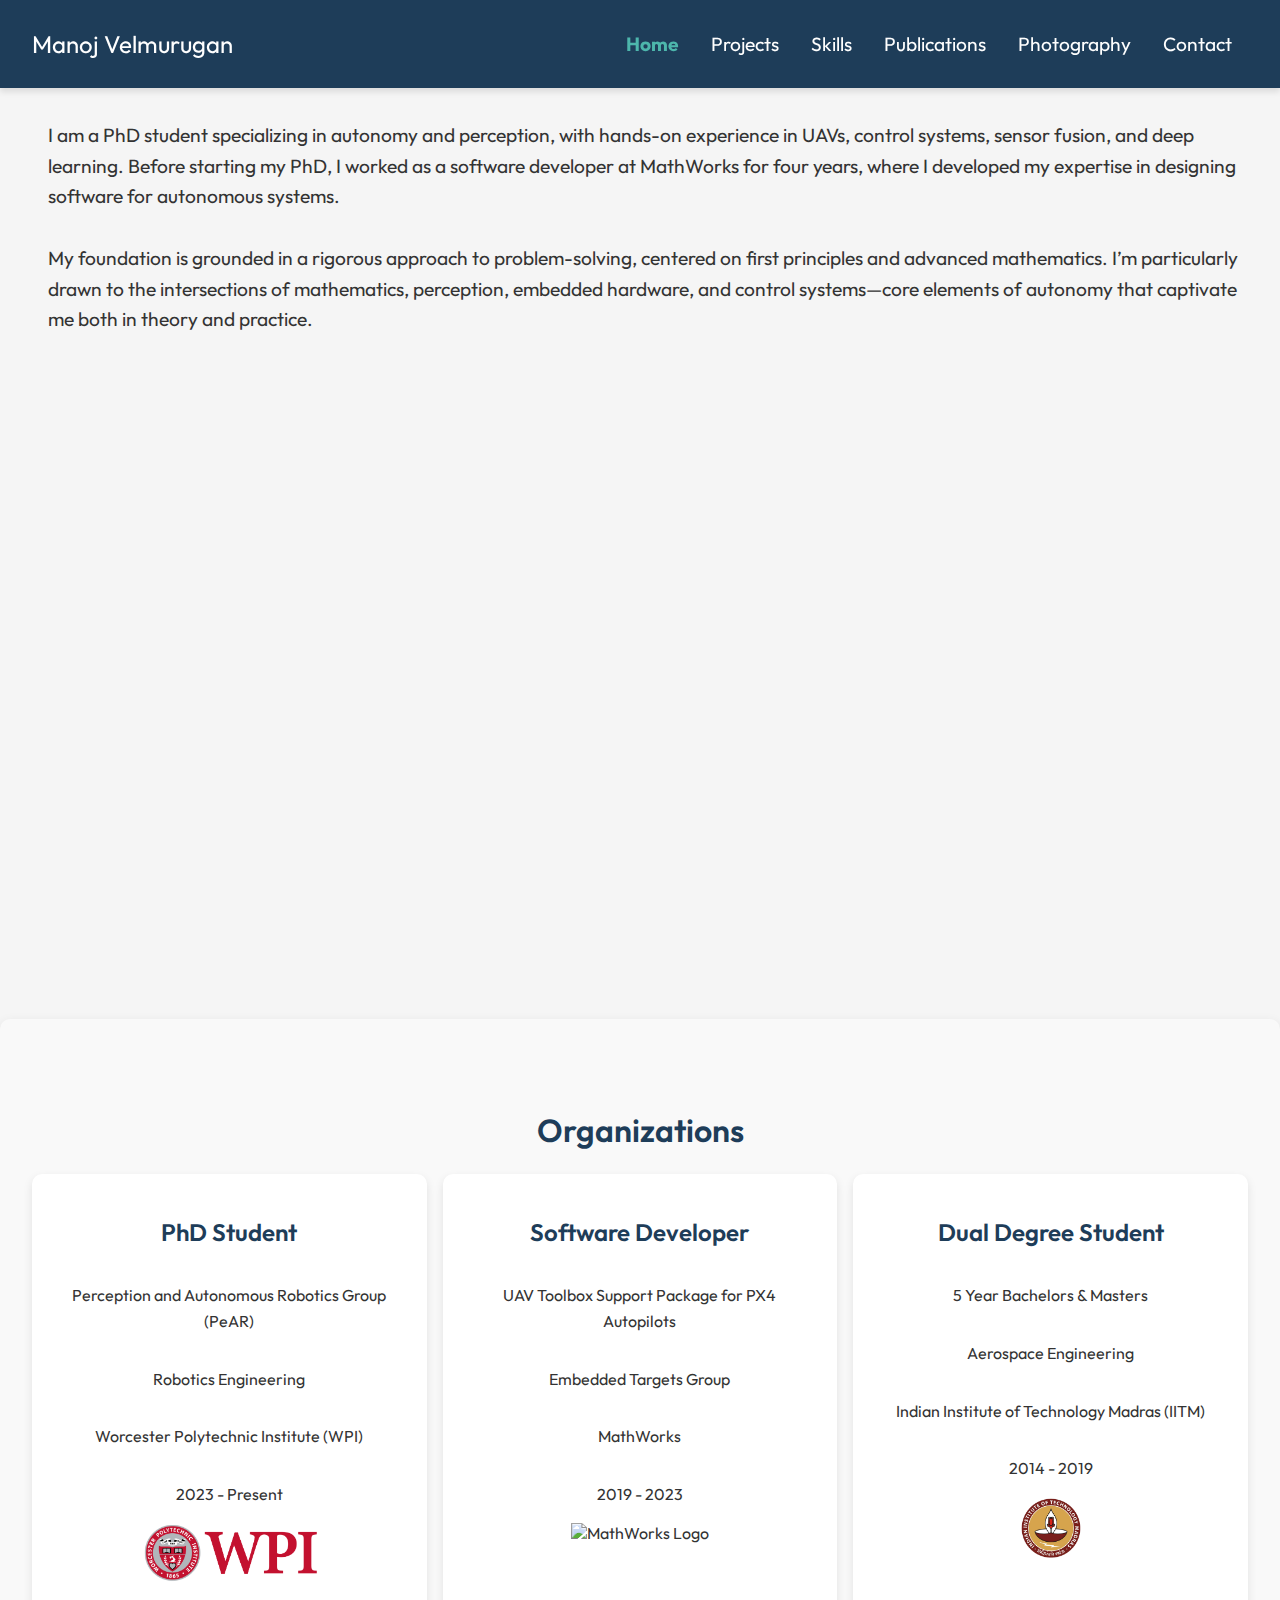
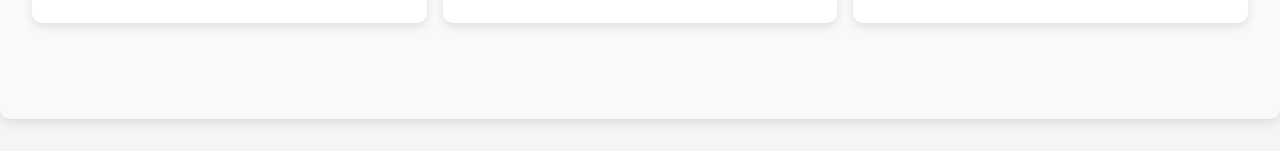
==== commit 03d5fce0: "Merge branch 'main' of github.com:vmanoj1996/vmanoj1996.github.io" ====
--- a/index.html
+++ b/index.html
@@ -4,6 +4,13 @@
 <head>
     <meta charset="UTF-8">
     <title>Manoj Velmurugan</title>
+
+    <meta property="og:title" content="Manoj Velmurugan Website" />
+    <meta property="og:description" content="Explore my work in autonomous systems." />
+    <meta property="og:image" content="./assets/vicon.jpg" />
+    <meta property="og:url" content="https://vmanoj1996.github.io/" />
+    <meta name="keywords" content="autonomy, perception, robotics, AI, aerospace engineering, embedded systems, control systems, deep learning, sensor modeling, UAV, machine learning, signal processing, state estimation, minimal compute">
+
     <meta name="viewport" content="width=device-width, initial-scale=1">
     <link rel="stylesheet" href="style.css">
 
@@ -19,6 +26,7 @@
     <script src="https://cdn.jsdelivr.net/npm/lightgallery@2.7.1/plugins/autoplay/lg-autoplay.min.js"></script>
     <script src="home_slides.js"></script>
 
+    
     <!-- Google tag (gtag.js) -->
     <script async src="https://www.googletagmanager.com/gtag/js?id=G-XQRCHNLC0D"></script>
     <script>
@@ -36,8 +44,8 @@
     <section id="home" class="home_section">
         <div class="intro_container">
             <div class="intro_text">
-                I am a PhD student specializing in autonomy and perception, with hands-on experience in UAVs, control systems, sensor fusion, and deep learning. Before starting my PhD, I worked as a software developer at MathWorks for four years, where I developed my expertise in software engineering. 
-                <br><br>My foundation in Aerospace, Robotics, Software Engineering, and AI is deeply rooted in first principles and rigorous mathematics, and I’m particularly drawn to the intersections of mathematics, perception, embedded hardware, and control systems. These are the essential elements of autonomy that continue to captivate me both in theory and practice.
+                I am a PhD student specializing in autonomy and perception, with hands-on experience in UAVs, control systems, sensor fusion, and deep learning. Before starting my PhD, I worked as a software developer at MathWorks for four years, where I developed my expertise in designing software for autonomous systems.
+<br><br>My foundation is grounded in a rigorous approach to problem-solving, centered on first principles and advanced mathematics. I’m particularly drawn to the intersections of mathematics, perception, embedded hardware, and control systems—core elements of autonomy that captivate me both in theory and practice.
             </div>
             <!-- <div class="portrait">
                 <img src="./assets/vicon.jpg" alt="Manoj mounting Vicon cameras" class="portrait_image">
